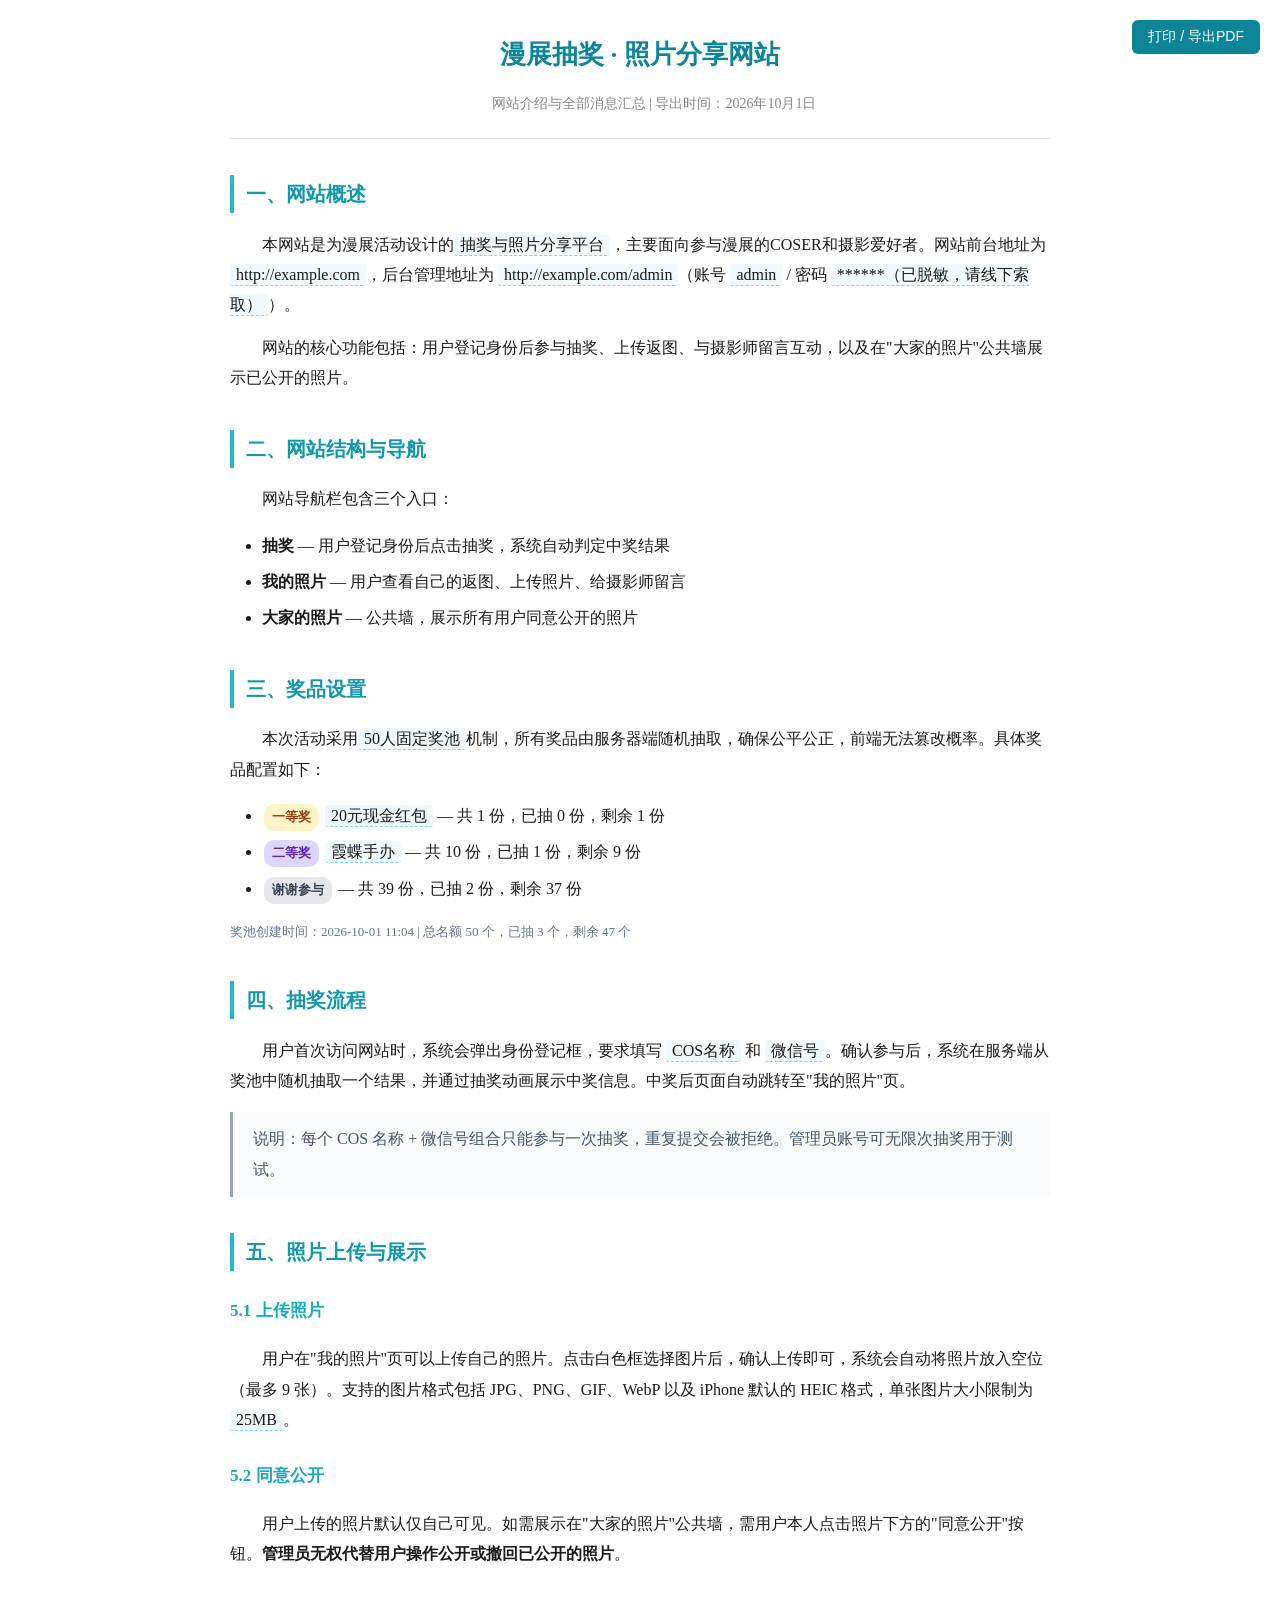
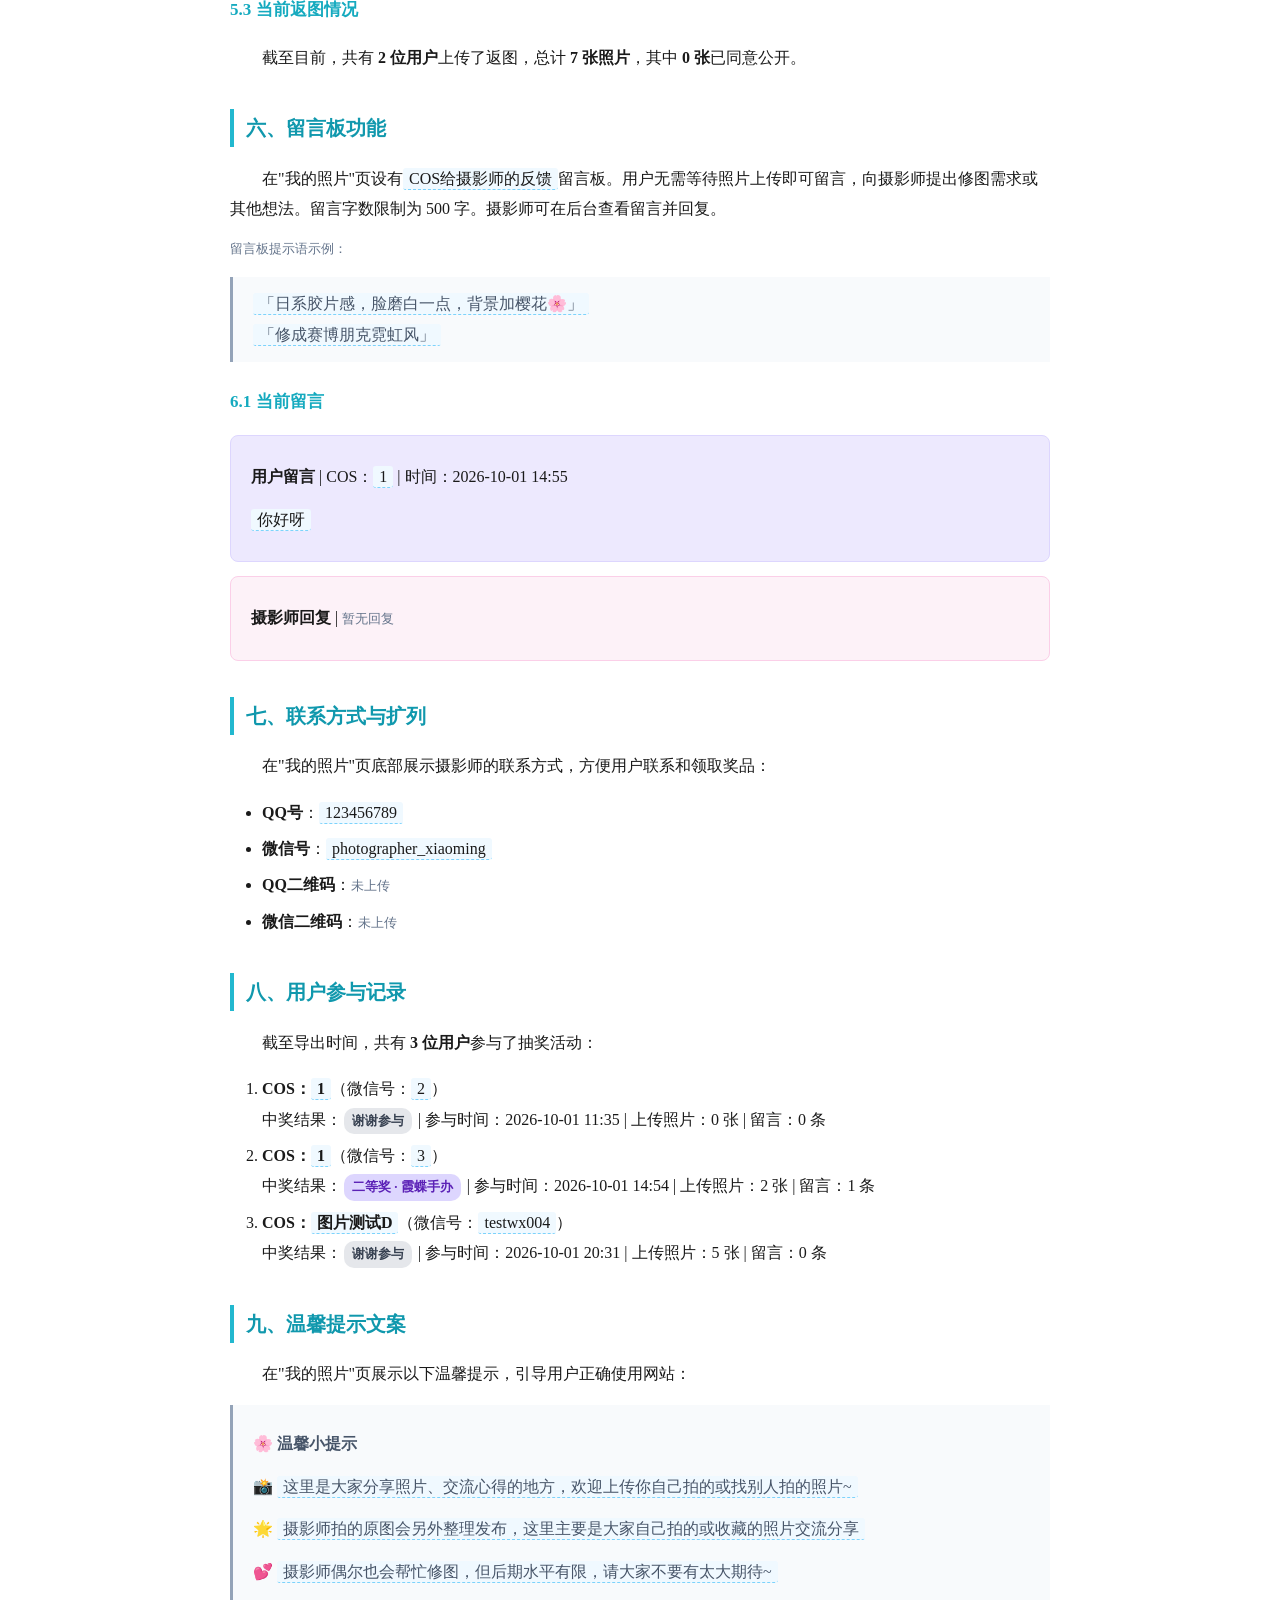
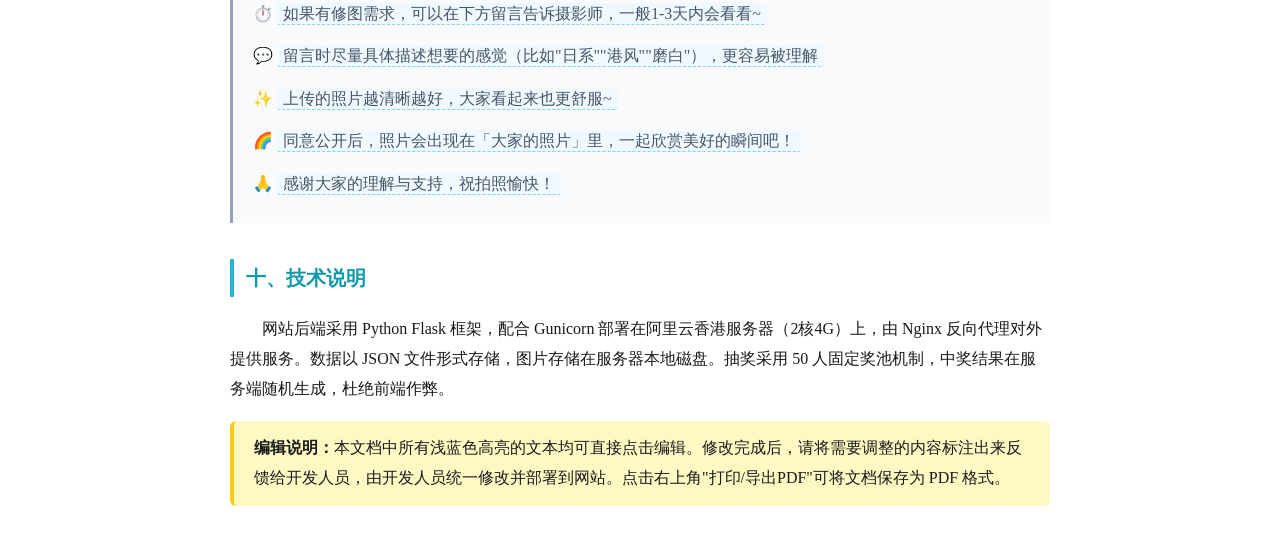
==== docs/网站介绍文章_甲方编辑版.html @ 114b3046 "漫展抽奖+返图系统：Flask 单文件应用，含前台抽奖/返图、后台管理、摄影师留言板" ====
<!DOCTYPE html>
<html lang="zh-CN">
<head>
<meta charset="UTF-8">
<title>漫展抽奖网站 · 介绍文章（甲方编辑版）</title>
<style>
  body { font-family: "Microsoft YaHei", "SimSun", serif; max-width: 820px; margin: 30px auto; padding: 0 24px; color: #1a1a1a; line-height: 1.9; font-size: 16px; }
  h1 { font-size: 26px; text-align: center; color: #0c8599; margin-bottom: 6px; }
  .subtitle { text-align: center; color: #888; font-size: 14px; margin-bottom: 30px; border-bottom: 1px solid #e0e0e0; padding-bottom: 20px; }
  h2 { font-size: 20px; color: #1098ad; border-left: 4px solid #22b8cf; padding-left: 12px; margin-top: 36px; }
  h3 { font-size: 17px; color: #15aabf; margin-top: 24px; }
  [contenteditable="true"] { background: #f0f9ff; padding: 2px 6px; border-radius: 3px; border-bottom: 1px dashed #7dd3fc; outline: none; cursor: text; }
  [contenteditable="true"]:focus { background: #e0f2fe; }
  p { text-indent: 2em; margin: 12px 0; }
  .no-indent { text-indent: 0; }
  ul, ol { padding-left: 2em; }
  li { margin: 6px 0; }
  .tag { display: inline-block; padding: 1px 8px; border-radius: 10px; font-size: 13px; font-weight: bold; margin: 0 2px; }
  .tag-first { background: #fef3c7; color: #92400e; }
  .tag-second { background: #ddd6fe; color: #5b21b6; }
  .tag-thanks { background: #e5e7eb; color: #374151; }
  .quote { background: #f8fafc; border-left: 3px solid #94a3b8; padding: 12px 20px; margin: 16px 0; color: #475569; }
  .msg-box { background: #f5f3ff; border: 1px solid #ddd6fe; border-radius: 8px; padding: 14px 20px; margin: 14px 0; }
  .msg-user { background: #ede9fe; }
  .msg-reply { background: #fdf2f8; border-color: #fbcfe8; }
  .meta { color: #64748b; font-size: 13px; }
  .note { background: #fef9c3; padding: 12px 20px; border-radius: 6px; margin: 16px 0; border-left: 4px solid #facc15; }
  .print-btn { position: fixed; top: 20px; right: 20px; padding: 8px 16px; background: #0c8599; color: white; border: none; border-radius: 6px; cursor: pointer; font-size: 14px; }
  .print-btn:hover { background: #0e7490; }
  @media print { .print-btn { display: none; } [contenteditable="true"] { background: none; border: none; } }
</style>
</head>
<body>

<button class="print-btn" onclick="window.print()">打印 / 导出PDF</button>

<h1>漫展抽奖 · 照片分享网站</h1>
<p class="subtitle">网站介绍与全部消息汇总 | 导出时间：2026年10月1日</p>

<h2>一、网站概述</h2>

<p>本网站是为漫展活动设计的<span contenteditable="true">抽奖与照片分享平台</span>，主要面向参与漫展的COSER和摄影爱好者。网站前台地址为 <span contenteditable="true">http://example.com</span>，后台管理地址为 <span contenteditable="true">http://example.com/admin</span>（账号 <span contenteditable="true">admin</span> / 密码 <span contenteditable="true">******（已脱敏，请线下索取）</span>）。</p>

<p>网站的核心功能包括：用户登记身份后参与抽奖、上传返图、与摄影师留言互动，以及在"大家的照片"公共墙展示已公开的照片。</p>

<h2>二、网站结构与导航</h2>

<p>网站导航栏包含三个入口：</p>
<ul>
  <li><strong>抽奖</strong> — 用户登记身份后点击抽奖，系统自动判定中奖结果</li>
  <li><strong>我的照片</strong> — 用户查看自己的返图、上传照片、给摄影师留言</li>
  <li><strong>大家的照片</strong> — 公共墙，展示所有用户同意公开的照片</li>
</ul>

<h2>三、奖品设置</h2>

<p>本次活动采用<span contenteditable="true">50人固定奖池</span>机制，所有奖品由服务器端随机抽取，确保公平公正，前端无法篡改概率。具体奖品配置如下：</p>

<ul>
  <li><span class="tag tag-first">一等奖</span> <span contenteditable="true">20元现金红包</span> — 共 1 份，已抽 0 份，剩余 1 份</li>
  <li><span class="tag tag-second">二等奖</span> <span contenteditable="true">霞蝶手办</span> — 共 10 份，已抽 1 份，剩余 9 份</li>
  <li><span class="tag tag-thanks">谢谢参与</span> — 共 39 份，已抽 2 份，剩余 37 份</li>
</ul>

<p class="meta no-indent">奖池创建时间：2026-10-01 11:04 | 总名额 50 个，已抽 3 个，剩余 47 个</p>

<h2>四、抽奖流程</h2>

<p>用户首次访问网站时，系统会弹出身份登记框，要求填写 <span contenteditable="true">COS名称</span> 和 <span contenteditable="true">微信号</span>。确认参与后，系统在服务端从奖池中随机抽取一个结果，并通过抽奖动画展示中奖信息。中奖后页面自动跳转至"我的照片"页。</p>

<div class="quote">
  说明：每个 COS 名称 + 微信号组合只能参与一次抽奖，重复提交会被拒绝。管理员账号可无限次抽奖用于测试。
</div>

<h2>五、照片上传与展示</h2>

<h3>5.1 上传照片</h3>
<p>用户在"我的照片"页可以上传自己的照片。点击白色框选择图片后，确认上传即可，系统会自动将照片放入空位（最多 9 张）。支持的图片格式包括 JPG、PNG、GIF、WebP 以及 iPhone 默认的 HEIC 格式，单张图片大小限制为 <span contenteditable="true">25MB</span>。</p>

<h3>5.2 同意公开</h3>
<p>用户上传的照片默认仅自己可见。如需展示在"大家的照片"公共墙，需用户本人点击照片下方的"同意公开"按钮。<strong>管理员无权代替用户操作公开或撤回已公开的照片</strong>。</p>

<h3>5.3 当前返图情况</h3>
<p>截至目前，共有 <strong>2 位用户</strong>上传了返图，总计 <strong>7 张照片</strong>，其中 <strong>0 张</strong>已同意公开。</p>

<h2>六、留言板功能</h2>

<p>在"我的照片"页设有<span contenteditable="true">COS给摄影师的反馈</span>留言板。用户无需等待照片上传即可留言，向摄影师提出修图需求或其他想法。留言字数限制为 500 字。摄影师可在后台查看留言并回复。</p>

<p class="no-indent meta">留言板提示语示例：</p>
<div class="quote no-indent">
  <span contenteditable="true">「日系胶片感，脸磨白一点，背景加樱花🌸」</span><br>
  <span contenteditable="true">「修成赛博朋克霓虹风」</span>
</div>

<h3>6.1 当前留言</h3>

<div class="msg-box msg-user">
  <p class="no-indent"><strong>用户留言</strong> | COS：<span contenteditable="true">1</span> | 时间：2026-10-01 14:55</p>
  <p class="no-indent"><span contenteditable="true">你好呀</span></p>
</div>

<div class="msg-box msg-reply">
  <p class="no-indent"><strong>摄影师回复</strong> | <span class="meta">暂无回复</span></p>
</div>

<h2>七、联系方式与扩列</h2>

<p>在"我的照片"页底部展示摄影师的联系方式，方便用户联系和领取奖品：</p>

<ul>
  <li><strong>QQ号</strong>：<span contenteditable="true">123456789</span></li>
  <li><strong>微信号</strong>：<span contenteditable="true">photographer_xiaoming</span></li>
  <li><strong>QQ二维码</strong>：<span class="meta">未上传</span></li>
  <li><strong>微信二维码</strong>：<span class="meta">未上传</span></li>
</ul>

<h2>八、用户参与记录</h2>

<p>截至导出时间，共有 <strong>3 位用户</strong>参与了抽奖活动：</p>

<ol>
  <li>
    <strong>COS：<span contenteditable="true">1</span></strong>（微信号：<span contenteditable="true">2</span>）<br>
    中奖结果：<span class="tag tag-thanks">谢谢参与</span> | 参与时间：2026-10-01 11:35 | 上传照片：0 张 | 留言：0 条
  </li>
  <li>
    <strong>COS：<span contenteditable="true">1</span></strong>（微信号：<span contenteditable="true">3</span>）<br>
    中奖结果：<span class="tag tag-second">二等奖 · 霞蝶手办</span> | 参与时间：2026-10-01 14:54 | 上传照片：2 张 | 留言：1 条
  </li>
  <li>
    <strong>COS：<span contenteditable="true">图片测试D</span></strong>（微信号：<span contenteditable="true">testwx004</span>）<br>
    中奖结果：<span class="tag tag-thanks">谢谢参与</span> | 参与时间：2026-10-01 20:31 | 上传照片：5 张 | 留言：0 条
  </li>
</ol>

<h2>九、温馨提示文案</h2>

<p>在"我的照片"页展示以下温馨提示，引导用户正确使用网站：</p>

<div class="quote">
  <p class="no-indent"><strong>🌸 温馨小提示</strong></p>
  <p class="no-indent">📸 <span contenteditable="true">这里是大家分享照片、交流心得的地方，欢迎上传你自己拍的或找别人拍的照片~</span></p>
  <p class="no-indent">🌟 <span contenteditable="true">摄影师拍的原图会另外整理发布，这里主要是大家自己拍的或收藏的照片交流分享</span></p>
  <p class="no-indent">💕 <span contenteditable="true">摄影师偶尔也会帮忙修图，但后期水平有限，请大家不要有太大期待~</span></p>
  <p class="no-indent">⏱️ <span contenteditable="true">如果有修图需求，可以在下方留言告诉摄影师，一般1-3天内会看看~</span></p>
  <p class="no-indent">💬 <span contenteditable="true">留言时尽量具体描述想要的感觉（比如"日系""港风""磨白"），更容易被理解</span></p>
  <p class="no-indent">✨ <span contenteditable="true">上传的照片越清晰越好，大家看起来也更舒服~</span></p>
  <p class="no-indent">🌈 <span contenteditable="true">同意公开后，照片会出现在「大家的照片」里，一起欣赏美好的瞬间吧！</span></p>
  <p class="no-indent">🙏 <span contenteditable="true">感谢大家的理解与支持，祝拍照愉快！</span></p>
</div>

<h2>十、技术说明</h2>

<p>网站后端采用 Python Flask 框架，配合 Gunicorn 部署在阿里云香港服务器（2核4G）上，由 Nginx 反向代理对外提供服务。数据以 JSON 文件形式存储，图片存储在服务器本地磁盘。抽奖采用 50 人固定奖池机制，中奖结果在服务端随机生成，杜绝前端作弊。</p>

<div class="note">
  <strong>编辑说明：</strong>本文档中所有浅蓝色高亮的文本均可直接点击编辑。修改完成后，请将需要调整的内容标注出来反馈给开发人员，由开发人员统一修改并部署到网站。点击右上角"打印/导出PDF"可将文档保存为 PDF 格式。
</div>

</body>
</html>
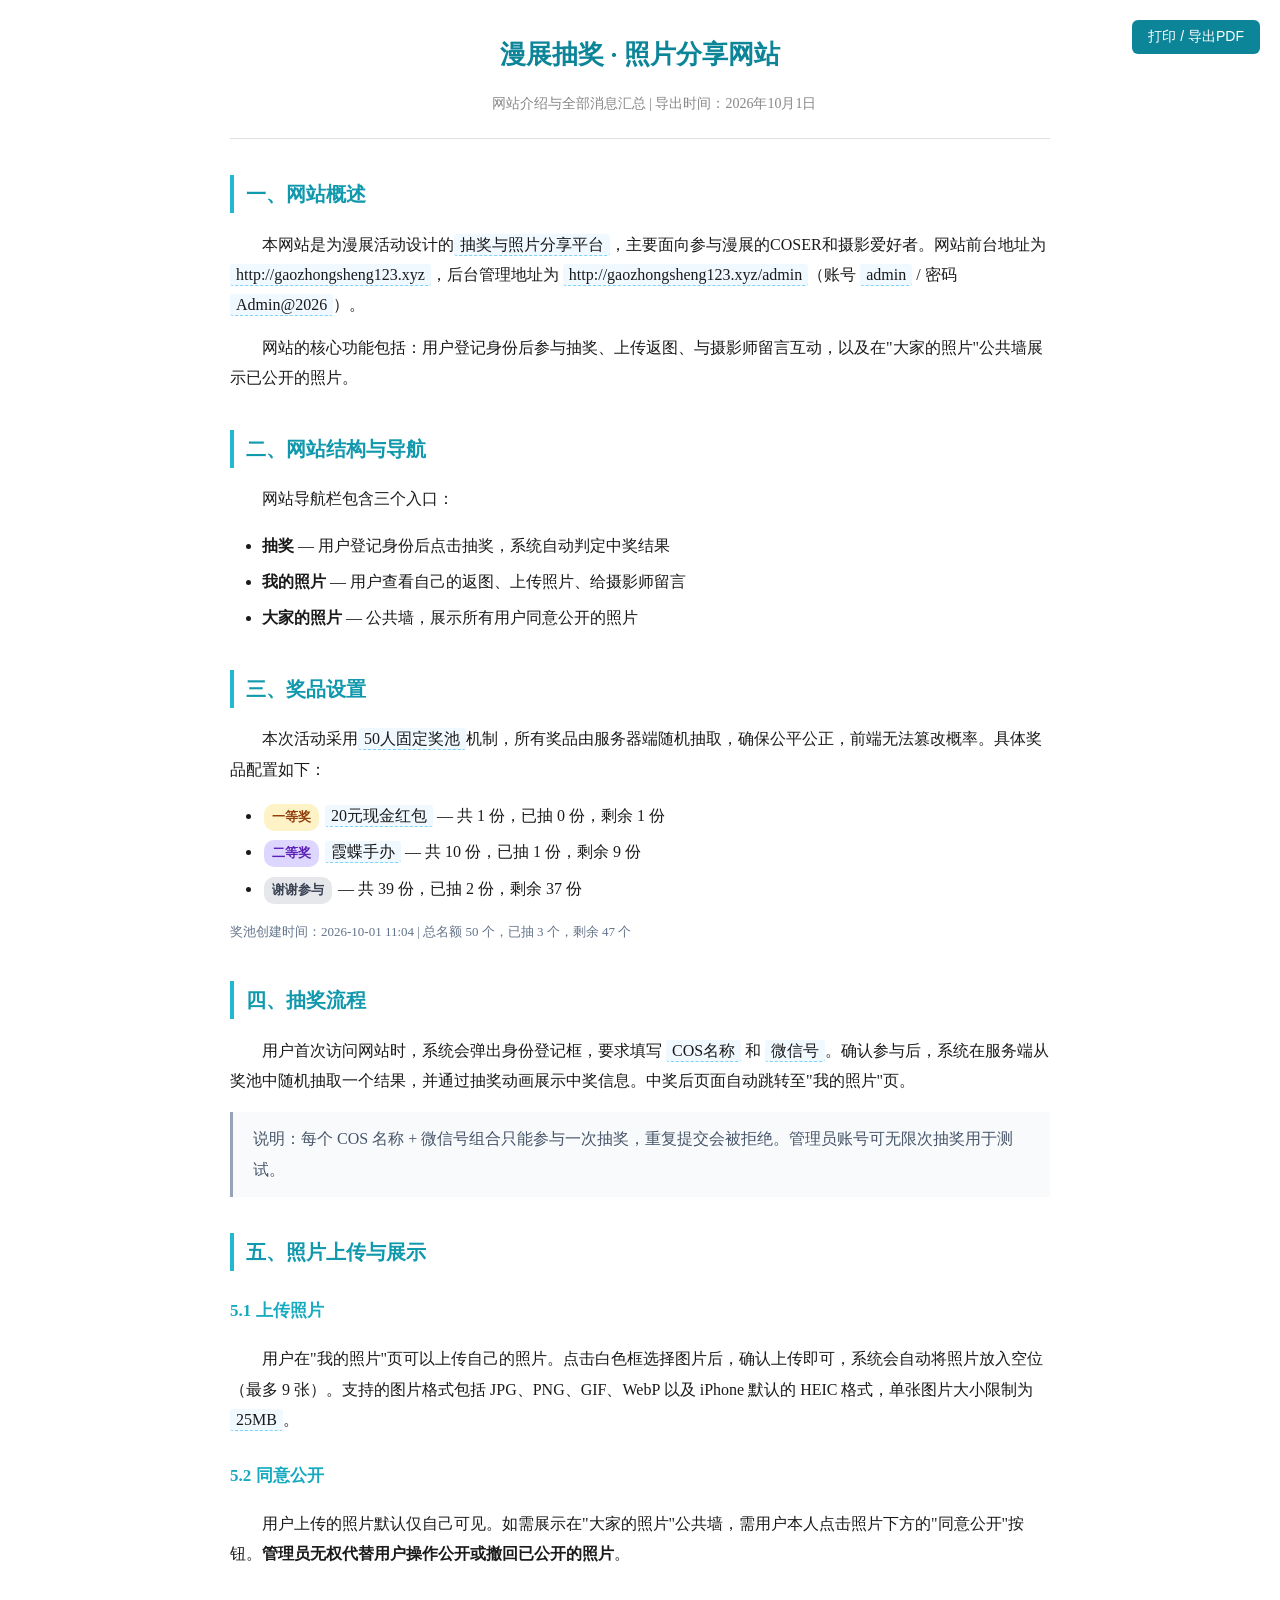
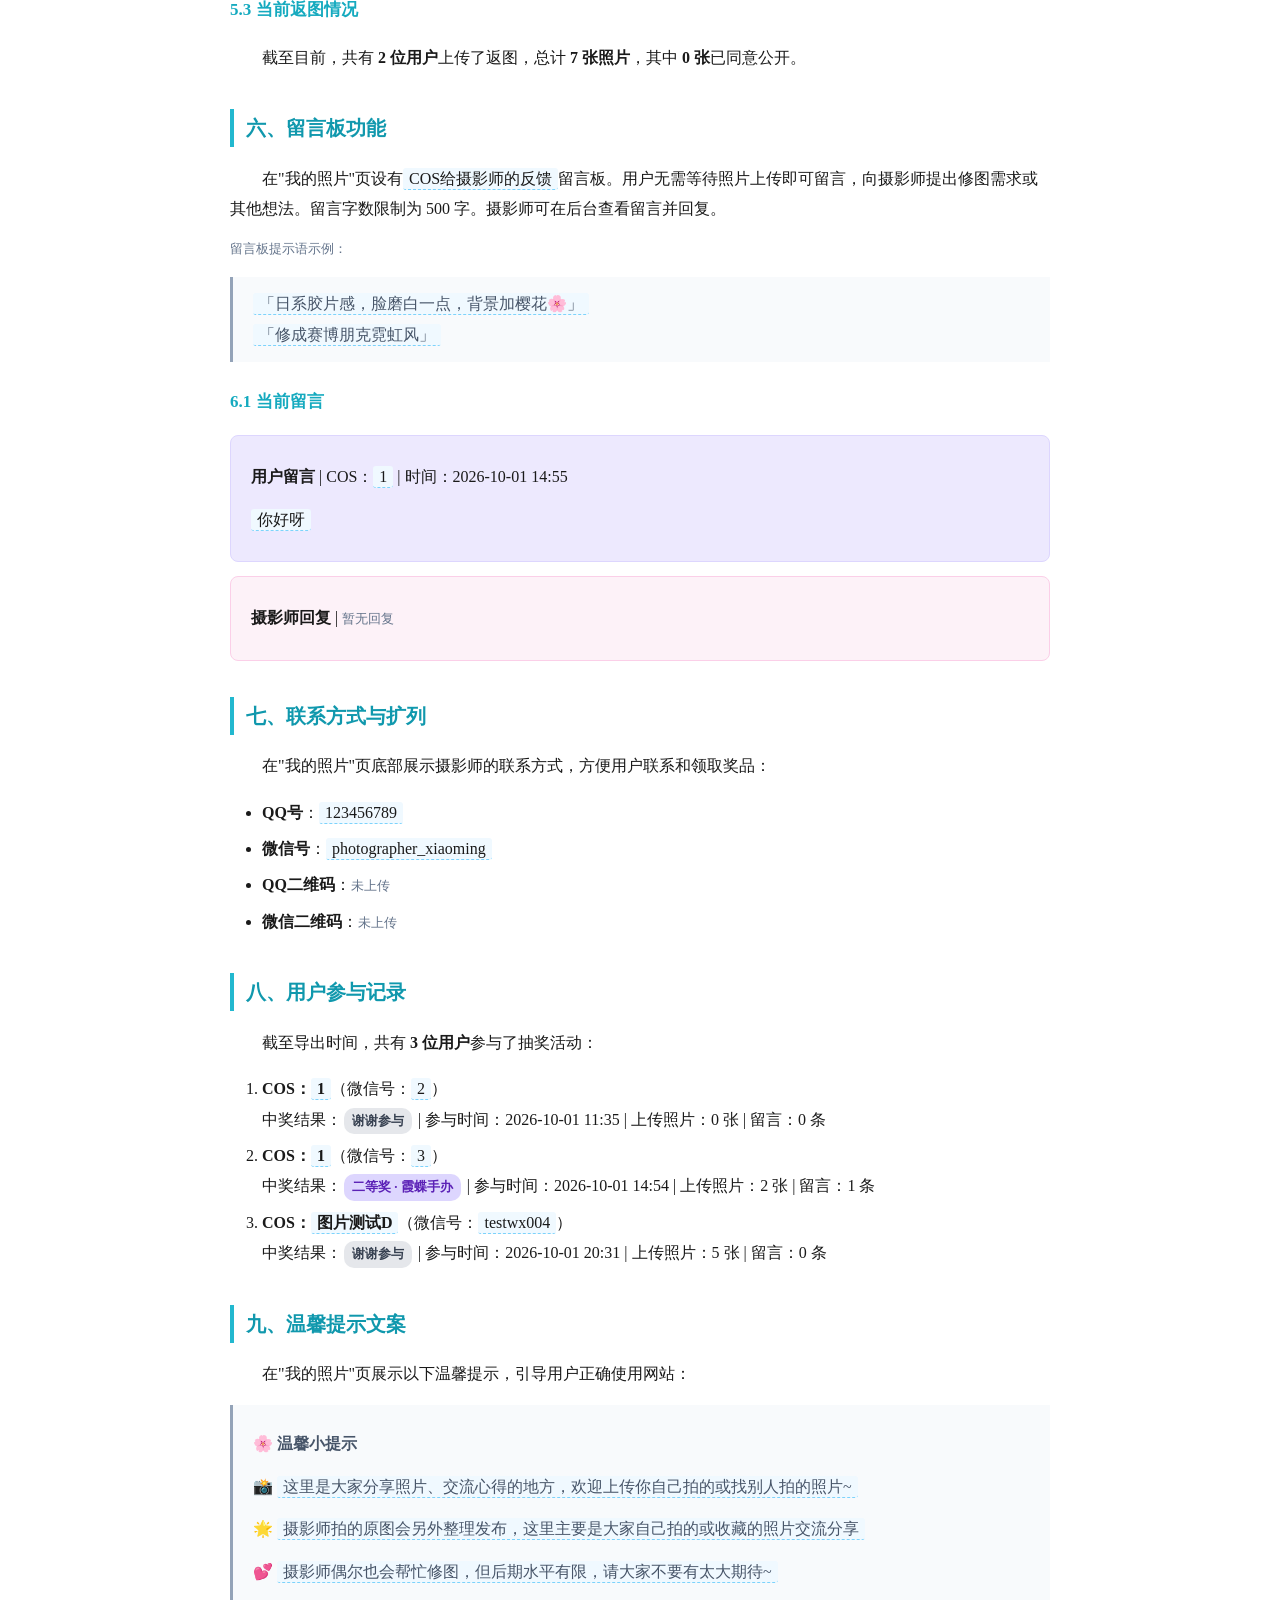
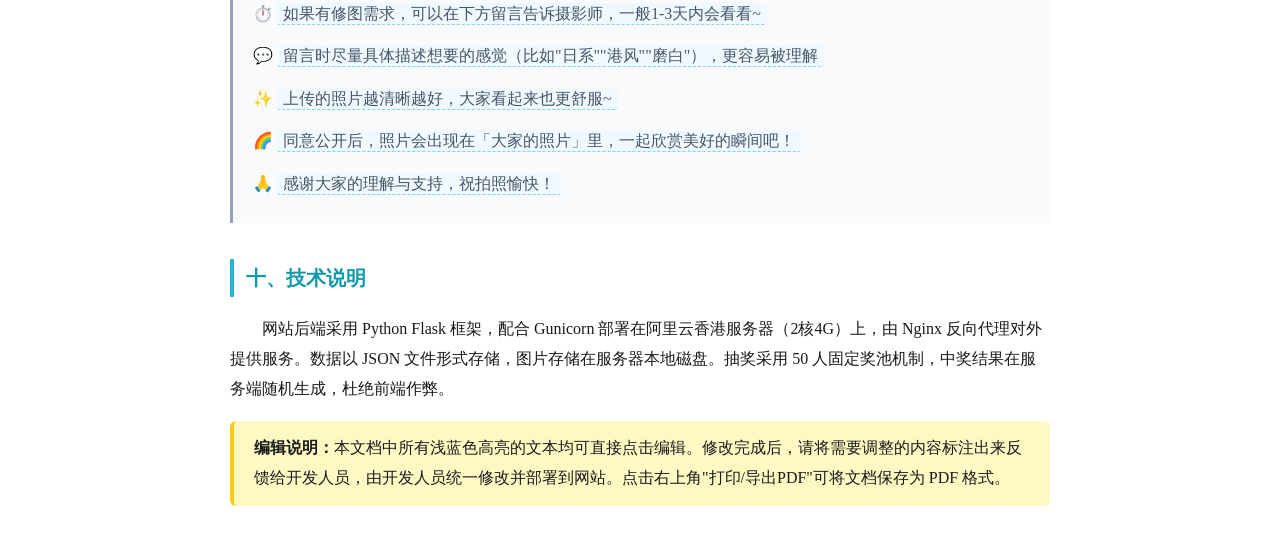
==== commit bd79d873: "漫展抽奖+返图系统：Flask 单文件应用，含前台抽奖/返图、后台管理、摄影师留言板" ====
--- a/docs/网站介绍文章_甲方编辑版.html
+++ b/docs/网站介绍文章_甲方编辑版.html
@@ -39,7 +39,7 @@
 
 <h2>一、网站概述</h2>
 
-<p>本网站是为漫展活动设计的<span contenteditable="true">抽奖与照片分享平台</span>，主要面向参与漫展的COSER和摄影爱好者。网站前台地址为 <span contenteditable="true">http://example.com</span>，后台管理地址为 <span contenteditable="true">http://example.com/admin</span>（账号 <span contenteditable="true">admin</span> / 密码 <span contenteditable="true">******（已脱敏，请线下索取）</span>）。</p>
+<p>本网站是为漫展活动设计的<span contenteditable="true">抽奖与照片分享平台</span>，主要面向参与漫展的COSER和摄影爱好者。网站前台地址为 <span contenteditable="true">http://gaozhongsheng123.xyz</span>，后台管理地址为 <span contenteditable="true">http://gaozhongsheng123.xyz/admin</span>（账号 <span contenteditable="true">admin</span> / 密码 <span contenteditable="true">Admin@2026</span>）。</p>
 
 <p>网站的核心功能包括：用户登记身份后参与抽奖、上传返图、与摄影师留言互动，以及在"大家的照片"公共墙展示已公开的照片。</p>
 
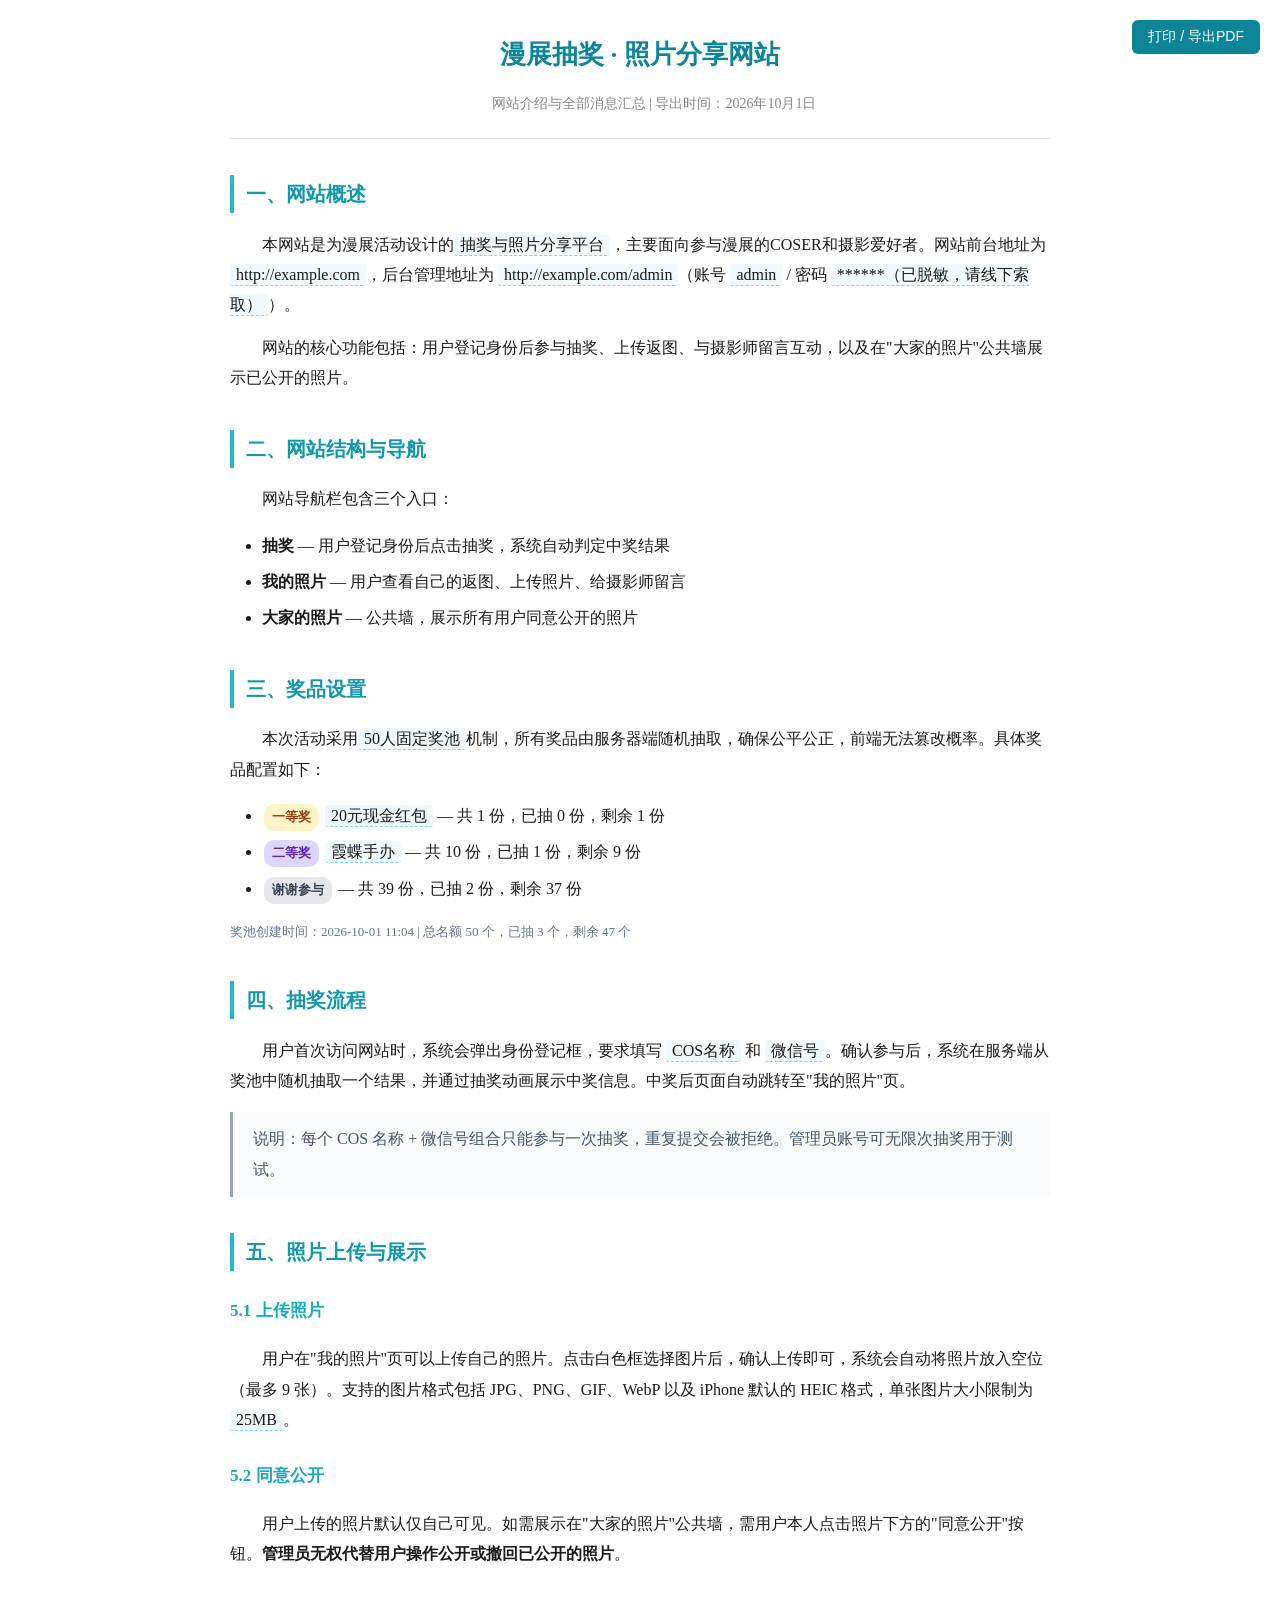
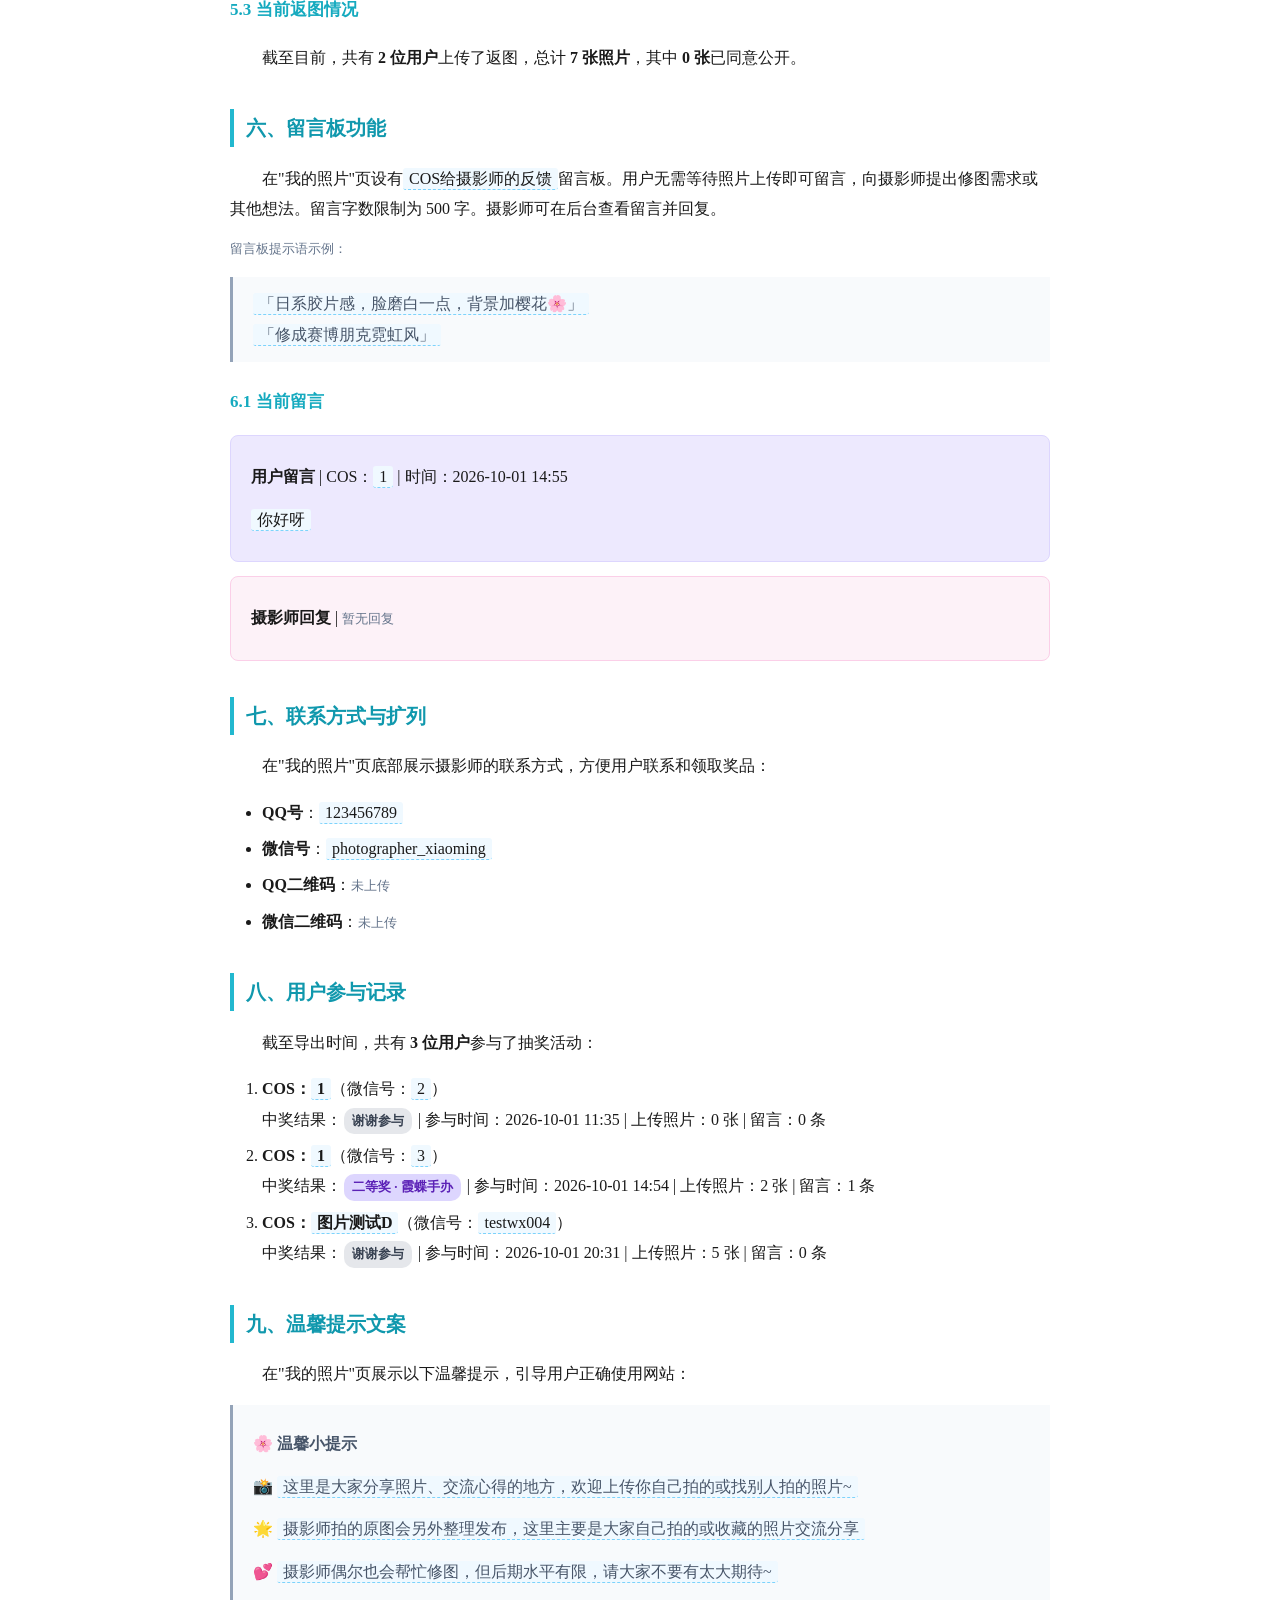
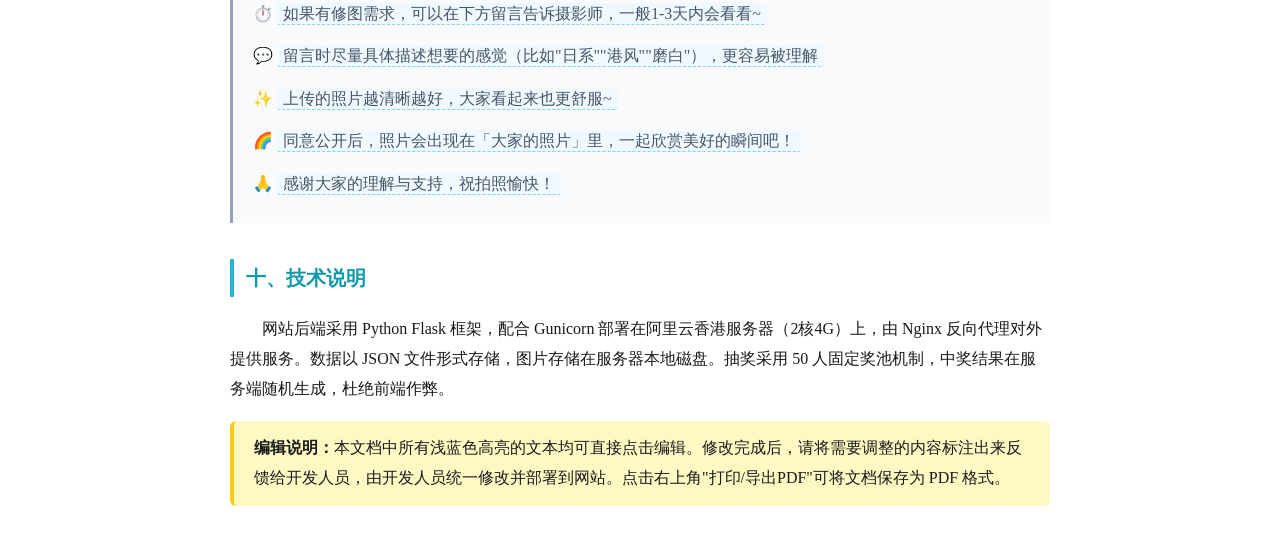
==== commit bcf71da9: "feat: v2.0 大升级 — 功能增强 + SOLCAT 彩蛋协议 v2.0" ====
--- a/docs/网站介绍文章_甲方编辑版.html
+++ b/docs/网站介绍文章_甲方编辑版.html
@@ -39,7 +39,7 @@
 
 <h2>一、网站概述</h2>
 
-<p>本网站是为漫展活动设计的<span contenteditable="true">抽奖与照片分享平台</span>，主要面向参与漫展的COSER和摄影爱好者。网站前台地址为 <span contenteditable="true">http://gaozhongsheng123.xyz</span>，后台管理地址为 <span contenteditable="true">http://gaozhongsheng123.xyz/admin</span>（账号 <span contenteditable="true">admin</span> / 密码 <span contenteditable="true">Admin@2026</span>）。</p>
+<p>本网站是为漫展活动设计的<span contenteditable="true">抽奖与照片分享平台</span>，主要面向参与漫展的COSER和摄影爱好者。网站前台地址为 <span contenteditable="true">http://example.com</span>，后台管理地址为 <span contenteditable="true">http://example.com/admin</span>（账号 <span contenteditable="true">admin</span> / 密码 <span contenteditable="true">******（已脱敏，请线下索取）</span>）。</p>
 
 <p>网站的核心功能包括：用户登记身份后参与抽奖、上传返图、与摄影师留言互动，以及在"大家的照片"公共墙展示已公开的照片。</p>
 
